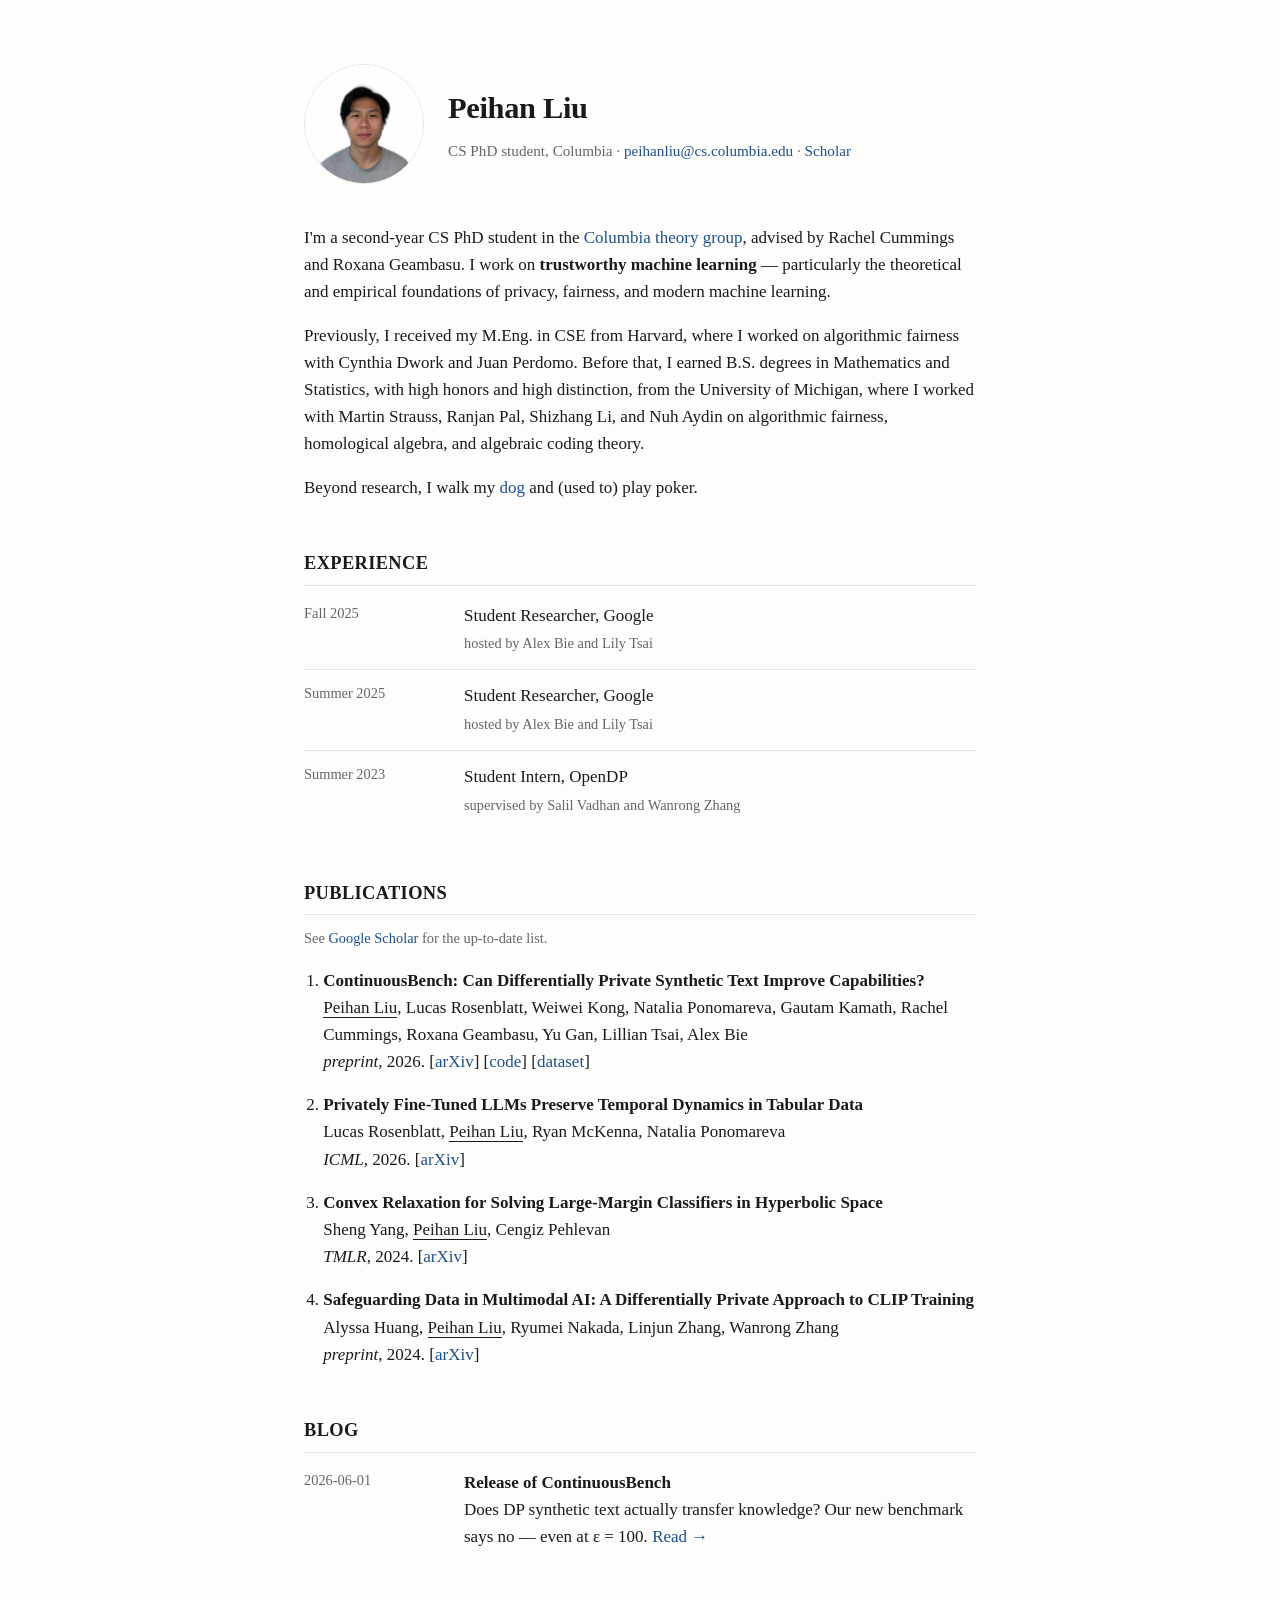
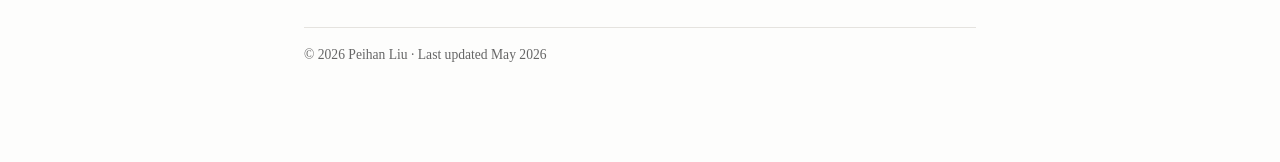
==== index.html @ e217bd98 "cb edits" ====
<!DOCTYPE html>
<html lang="en">
<head>
  <meta charset="UTF-8" />
  <meta name="viewport" content="width=device-width, initial-scale=1.0" />
  <title>Peihan Liu</title>
  <meta name="description" content="Peihan Liu — CS PhD student at Columbia. Trustworthy machine learning: privacy, fairness, and ML." />
  <link rel="stylesheet" href="styles.css" />
</head>
<body>
  <main>

    <header>
      <img class="headshot" src="assets/me.jpg" alt="Peihan Liu"
           onerror="this.onerror=null;this.src='assets/me.svg';" />
      <div>
        <h1>Peihan Liu</h1>
        <p class="tagline">
          CS PhD student, Columbia ·
          <a href="mailto:peihanliu@cs.columbia.edu">peihanliu@cs.columbia.edu</a> ·
          <a href="https://scholar.google.com/citations?user=6rFSRd4AAAAJ">Scholar</a> 
          <!-- · <a href="https://www.linkedin.com/in/ph-liu/">LinkedIn</a> -->
        </p>
      </div>
    </header>

    <section id="bio">
      <p>
        I'm a second-year CS PhD student in the
        <a href="https://theory.cs.columbia.edu/">Columbia theory group</a>,
        advised by Rachel Cummings and Roxana Geambasu. I work on
        <strong>trustworthy machine learning</strong> — particularly the theoretical and empirical foundations of privacy, fairness, and modern machine learning.
      </p>
      <p>
        Previously, I received my M.Eng. in CSE from Harvard, where I worked on
        algorithmic fairness with Cynthia Dwork and Juan Perdomo. Before that, I earned
        B.S. degrees in Mathematics and Statistics, with high honors and high
        distinction, from the University of Michigan, where I worked with
        Martin Strauss, Ranjan Pal, Shizhang Li, and Nuh Aydin on
        algorithmic fairness, homological algebra, and algebraic coding theory.
      </p>
      <p>
        Beyond research, I walk my <a href="sake.html">dog</a> and (used to) play poker.
      </p>
    </section>

    <section id="experience">
      <h2>Experience</h2>
      <ul class="entries">
        <li>
          <span class="when">Fall 2025</span>
          <div>
            Student Researcher, Google<br />
            <span class="advisor">hosted by Alex Bie and Lily Tsai</span>
          </div>
        </li>
        <li>
          <span class="when">Summer 2025</span>
          <div>
            Student Researcher, Google<br />
            <span class="advisor">hosted by Alex Bie and Lily Tsai</span>
          </div>
        </li>
        <li>
          <span class="when">Summer 2023</span>
          <div>
            Student Intern, OpenDP<br />
            <span class="advisor">supervised by Salil Vadhan and Wanrong Zhang</span>
          </div>
        </li>
      </ul>
    </section>

    <section id="publications">
      <h2>Publications</h2>
      <p class="hint">
        See <a href="https://scholar.google.com/citations?user=6rFSRd4AAAAJ">Google Scholar</a>
        for the up-to-date list.
      </p>
      <ol class="pubs">
        <li>
          <strong>ContinuousBench: Can Differentially Private Synthetic Text Improve Capabilities?</strong><br />
          <u>Peihan Liu</u>, Lucas Rosenblatt, Weiwei Kong, Natalia Ponomareva, Gautam Kamath, Rachel Cummings, Roxana Geambasu, Yu Gan, Lillian Tsai, Alex Bie<br />
          <em>preprint</em>, 2026.
          [<a href="#">arXiv</a>] [<a href="https://github.com/plau666/ContinuousBenchEval">code</a>] [<a href="https://huggingface.co/ContinuousBench">dataset</a>]
        </li>
        <!-- <li>
          <strong>Behavior Cloning is Not All You Need: The Optimality of On-Policy Distillation for Noisy Expert Feedback</strong><br />
          Ved Sriraman, <u>Peihan Liu</u>, Daniel Hsu, Adam Block<br />
          <em>preprint</em>, 2026.
          [<a href="#">arXiv</a>] [<a href="#">code</a>]
        </li>
        <li>
          <strong>Adaptive Target-Charging with Privacy Filters and Individual Accounting</strong><br />
          <u>Peihan Liu</u>, Alison Caulfield, Mark Chen, Rachel Cummings, Roxana Geambasu, Mathias Lécuyer, Pierre Tholoniat<br />
          <em>preprint</em>, 2026.
          [<a href="#">arXiv</a>] [<a href="#">code</a>]
        </li> -->
        <li>
          <strong>Privately Fine-Tuned LLMs Preserve Temporal Dynamics in Tabular Data</strong><br />
          Lucas Rosenblatt, <u>Peihan Liu</u>, Ryan McKenna, Natalia Ponomareva<br />
          <em>ICML</em>, 2026.
          [<a href="https://arxiv.org/pdf/2602.02766">arXiv</a>]
        </li>
        <li>
          <strong>Convex Relaxation for Solving Large-Margin Classifiers in Hyperbolic Space</strong><br />
          Sheng Yang, <u>Peihan Liu</u>, Cengiz Pehlevan<br />
          <em>TMLR</em>, 2024.
          [<a href="https://arxiv.org/abs/2405.17198">arXiv</a>]
        </li>
        <li>
          <strong>Safeguarding Data in Multimodal AI: A Differentially Private Approach to CLIP Training</strong><br />
          Alyssa Huang, <u>Peihan Liu</u>, Ryumei Nakada, Linjun Zhang, Wanrong Zhang<br />
          <em>preprint</em>, 2024.
          [<a href="https://arxiv.org/pdf/2306.08173">arXiv</a>]
        </li>
      </ol>
    </section>

    <section id="blog">
      <h2>Blog</h2>
      <ul class="posts">
        <li>
          <span class="when">2026-06-01</span>
          <div>
            <strong>Release of ContinuousBench</strong><br />
            Does DP synthetic text actually transfer knowledge? Our new benchmark says no — even at ε = 100.
            <a href="posts/continuousbench.html">Read &rarr;</a>
          </div>
        </li>
        <!-- <li>
          <span class="when">Coming soon</span>
          <div>
            <strong>Placeholder — a draft post title.</strong><br />
            One-line summary of what the post is about.
          </div>
        </li> -->
      </ul>
    </section>

    <footer>
      <p>
        &copy; <span id="year">2026</span> Peihan Liu ·
        Last updated <time datetime="2026-05-15">May 2026</time>
      </p>
    </footer>

  </main>
  <script>
    document.getElementById('year').textContent = new Date().getFullYear();
  </script>
  <script data-goatcounter="https://peihanliu.goatcounter.com/count"
          async src="//gc.zgo.at/count.js"></script>
</body>
</html>
---- styles.css ----
:root {
  --fg: #1a1a1a;
  --muted: #666;
  --bg: #fdfdfc;
  --accent: #1e4f8b;
  --accent-soft: #b9d9eb;
  --rule: #e5e3df;
  --max-width: 720px;
}

@media (prefers-color-scheme: dark) {
  :root {
    --fg: #e8e6e3;
    --muted: #9a9690;
    --bg: #121211;
    --accent: #9bcbeb;
    --accent-soft: #2a4a6b;
    --rule: #2a2826;
  }
}

* { box-sizing: border-box; }

html { -webkit-text-size-adjust: 100%; }

body {
  margin: 0;
  background: var(--bg);
  color: var(--fg);
  font-family: "Charter", "Iowan Old Style", "Source Serif Pro",
               Cambria, Georgia, serif;
  font-size: 17px;
  line-height: 1.6;
  -webkit-font-smoothing: antialiased;
}

main {
  max-width: var(--max-width);
  margin: 0 auto;
  padding: 4rem 1.5rem 6rem;
}

header {
  margin-bottom: 2.5rem;
  display: grid;
  grid-template-columns: 120px 1fr;
  gap: 1.5rem;
  align-items: center;
}

.headshot {
  width: 120px;
  height: 120px;
  border-radius: 50%;
  object-fit: cover;
  background: var(--accent-soft);
  border: 1px solid var(--rule);
}

h1 {
  font-size: 1.9rem;
  margin: 0 0 0.4rem;
  letter-spacing: -0.01em;
}

.tagline {
  color: var(--muted);
  margin: 0;
  font-size: 0.95rem;
}

h2 {
  font-size: 1.15rem;
  font-weight: 600;
  margin: 3rem 0 1rem;
  padding-bottom: 0.4rem;
  border-bottom: 1px solid var(--rule);
  letter-spacing: 0.02em;
  text-transform: uppercase;
}

a {
  color: var(--accent);
  text-decoration: none;
  border-bottom: 1px solid transparent;
  transition: border-color 0.15s;
}

a:hover { border-bottom-color: var(--accent); }

p { margin: 0 0 1rem; }

strong { font-weight: 600; }

section { margin-bottom: 1.5rem; }

.entries,
.posts {
  list-style: none;
  padding: 0;
  margin: 0;
}

.entries > li,
.posts > li {
  display: grid;
  grid-template-columns: 9rem 1fr;
  gap: 1rem;
  padding: 0.8rem 0;
  border-top: 1px solid var(--rule);
}

.entries > li:first-child,
.posts > li:first-child {
  border-top: none;
  padding-top: 0;
}

.when {
  color: var(--muted);
  font-size: 0.9rem;
  font-variant-numeric: tabular-nums;
}

.advisor {
  color: var(--muted);
  font-size: 0.9rem;
}

figure {
  margin: 1.5rem 0;
}

figure img {
  width: 100%;
  height: auto;
  border-radius: 6px;
  border: 1px solid var(--rule);
  display: block;
}

figcaption {
  color: var(--muted);
  font-size: 0.85rem;
  margin-top: 0.5rem;
  text-align: center;
}

.gallery {
  display: grid;
  grid-template-columns: 1fr 1fr;
  gap: 1rem;
  margin: 1.5rem 0;
}

.gallery figure { margin: 0; }

@media (max-width: 560px) {
  .gallery { grid-template-columns: 1fr; }
}

.pubs {
  padding-left: 1.2rem;
  margin: 0;
}

.pubs > li {
  margin-bottom: 1rem;
}

.pubs u {
  text-decoration: none;
  border-bottom: 1px solid var(--fg);
}

.hint {
  color: var(--muted);
  font-size: 0.9rem;
  margin-top: -0.25rem;
}

footer {
  margin-top: 4rem;
  padding-top: 1rem;
  border-top: 1px solid var(--rule);
  color: var(--muted);
  font-size: 0.85rem;
}

footer p { margin: 0; }

@media (max-width: 560px) {
  main { padding: 2.5rem 1.2rem 4rem; }
  h1 { font-size: 1.6rem; }
  header {
    grid-template-columns: 1fr;
    gap: 1rem;
    text-align: left;
  }
  .headshot { width: 96px; height: 96px; }
  .entries > li,
  .posts > li {
    grid-template-columns: 1fr;
    gap: 0.2rem;
  }
  .when { font-size: 0.82rem; }
}
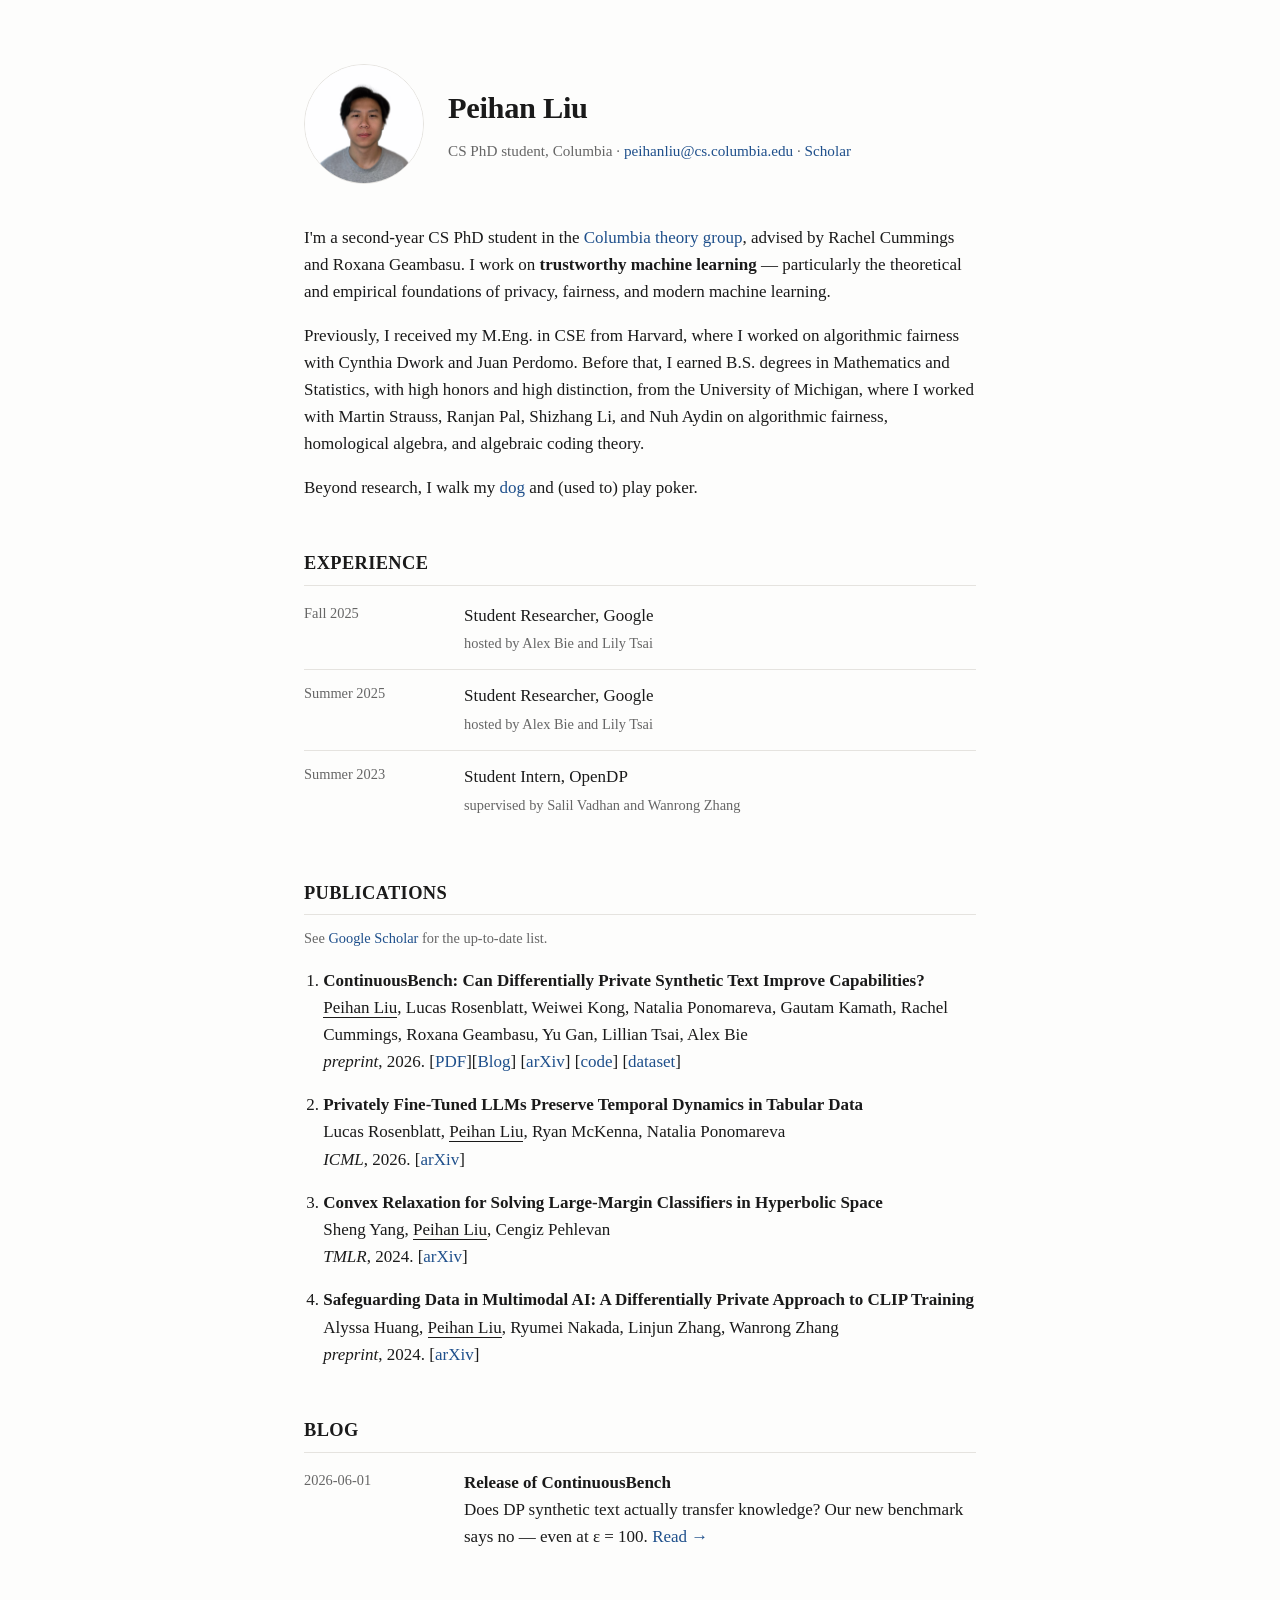
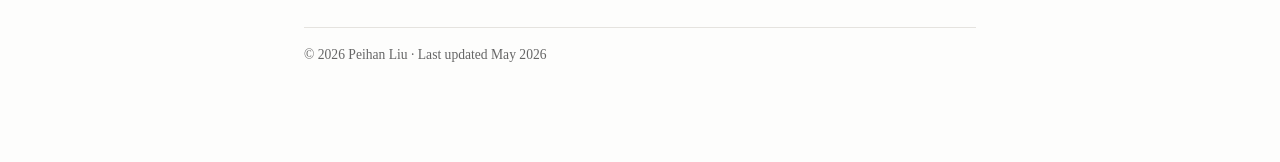
==== commit 3ad2fc83: "cb paper" ====
--- a/index.html
+++ b/index.html
@@ -6,6 +6,30 @@
   <title>Peihan Liu</title>
   <meta name="description" content="Peihan Liu — CS PhD student at Columbia. Trustworthy machine learning: privacy, fairness, and ML." />
   <link rel="stylesheet" href="styles.css" />
+  <script type="application/ld+json">
+  {
+    "@context": "https://schema.org",
+    "@type": "Person",
+    "name": "Peihan Liu",
+    "alternateName": "Peihan (Paul) Liu",
+    "url": "https://peihanliu.com",
+    "image": "https://peihanliu.com/assets/me.jpg",
+    "jobTitle": "PhD Student",
+    "affiliation": {
+      "@type": "CollegeOrUniversity",
+      "name": "Columbia University"
+    },
+    "alumniOf": [
+      { "@type": "CollegeOrUniversity", "name": "Harvard University" },
+      { "@type": "CollegeOrUniversity", "name": "University of Michigan" }
+    ],
+    "sameAs": [
+      "https://scholar.google.com/citations?user=6rFSRd4AAAAJ",
+      "https://www.linkedin.com/in/ph-liu/",
+      "https://github.com/plau666"
+    ]
+  }
+  </script>
 </head>
 <body>
   <main>
@@ -82,7 +106,7 @@
           <strong>ContinuousBench: Can Differentially Private Synthetic Text Improve Capabilities?</strong><br />
           <u>Peihan Liu</u>, Lucas Rosenblatt, Weiwei Kong, Natalia Ponomareva, Gautam Kamath, Rachel Cummings, Roxana Geambasu, Yu Gan, Lillian Tsai, Alex Bie<br />
           <em>preprint</em>, 2026.
-          [<a href="#">arXiv</a>] [<a href="https://github.com/plau666/ContinuousBenchEval">code</a>] [<a href="https://huggingface.co/ContinuousBench">dataset</a>]
+          [<a href="assets/papers/Continuousbench_arxiv.pdf">PDF</a>][<a href="posts/continuousbench.html">Blog</a>] [<a href="#">arXiv</a>] [<a href="https://github.com/plau666/ContinuousBenchEval">code</a>] [<a href="https://huggingface.co/ContinuousBench">dataset</a>]
         </li>
         <!-- <li>
           <strong>Behavior Cloning is Not All You Need: The Optimality of On-Policy Distillation for Noisy Expert Feedback</strong><br />
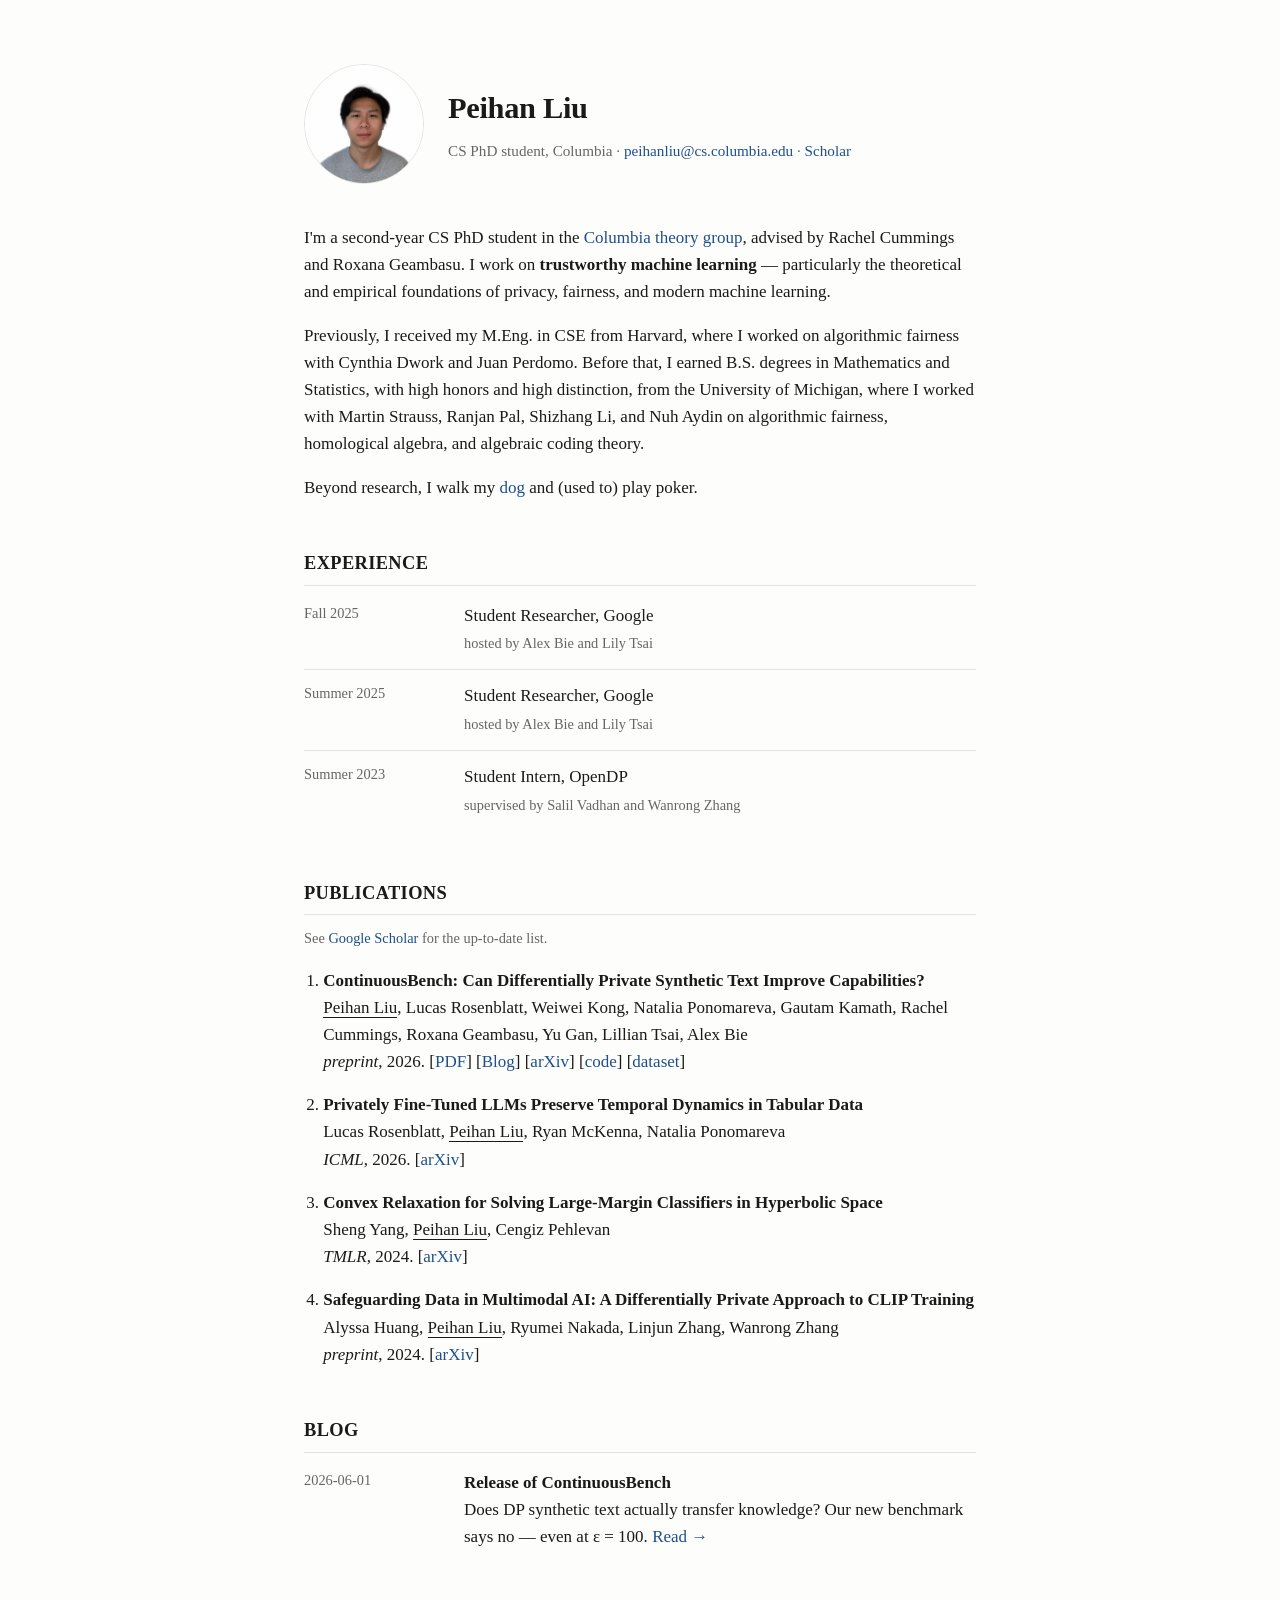
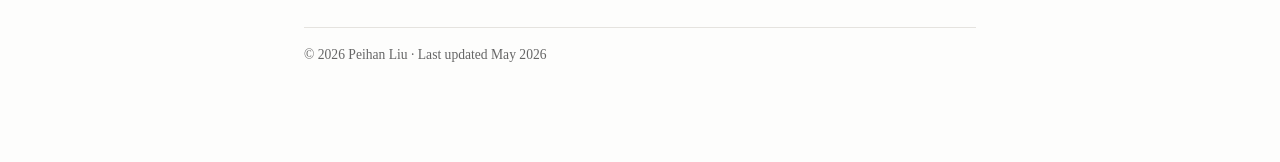
==== commit ec94ab11: "cb paper" ====
--- a/index.html
+++ b/index.html
@@ -106,7 +106,7 @@
           <strong>ContinuousBench: Can Differentially Private Synthetic Text Improve Capabilities?</strong><br />
           <u>Peihan Liu</u>, Lucas Rosenblatt, Weiwei Kong, Natalia Ponomareva, Gautam Kamath, Rachel Cummings, Roxana Geambasu, Yu Gan, Lillian Tsai, Alex Bie<br />
           <em>preprint</em>, 2026.
-          [<a href="assets/papers/Continuousbench_arxiv.pdf">PDF</a>][<a href="posts/continuousbench.html">Blog</a>] [<a href="#">arXiv</a>] [<a href="https://github.com/plau666/ContinuousBenchEval">code</a>] [<a href="https://huggingface.co/ContinuousBench">dataset</a>]
+          [<a href="assets/papers/Continuousbench_arxiv.pdf">PDF</a>] [<a href="posts/continuousbench.html">Blog</a>] [<a href="#">arXiv</a>] [<a href="https://github.com/plau666/ContinuousBenchEval">code</a>] [<a href="https://huggingface.co/ContinuousBench">dataset</a>]
         </li>
         <!-- <li>
           <strong>Behavior Cloning is Not All You Need: The Optimality of On-Policy Distillation for Noisy Expert Feedback</strong><br />
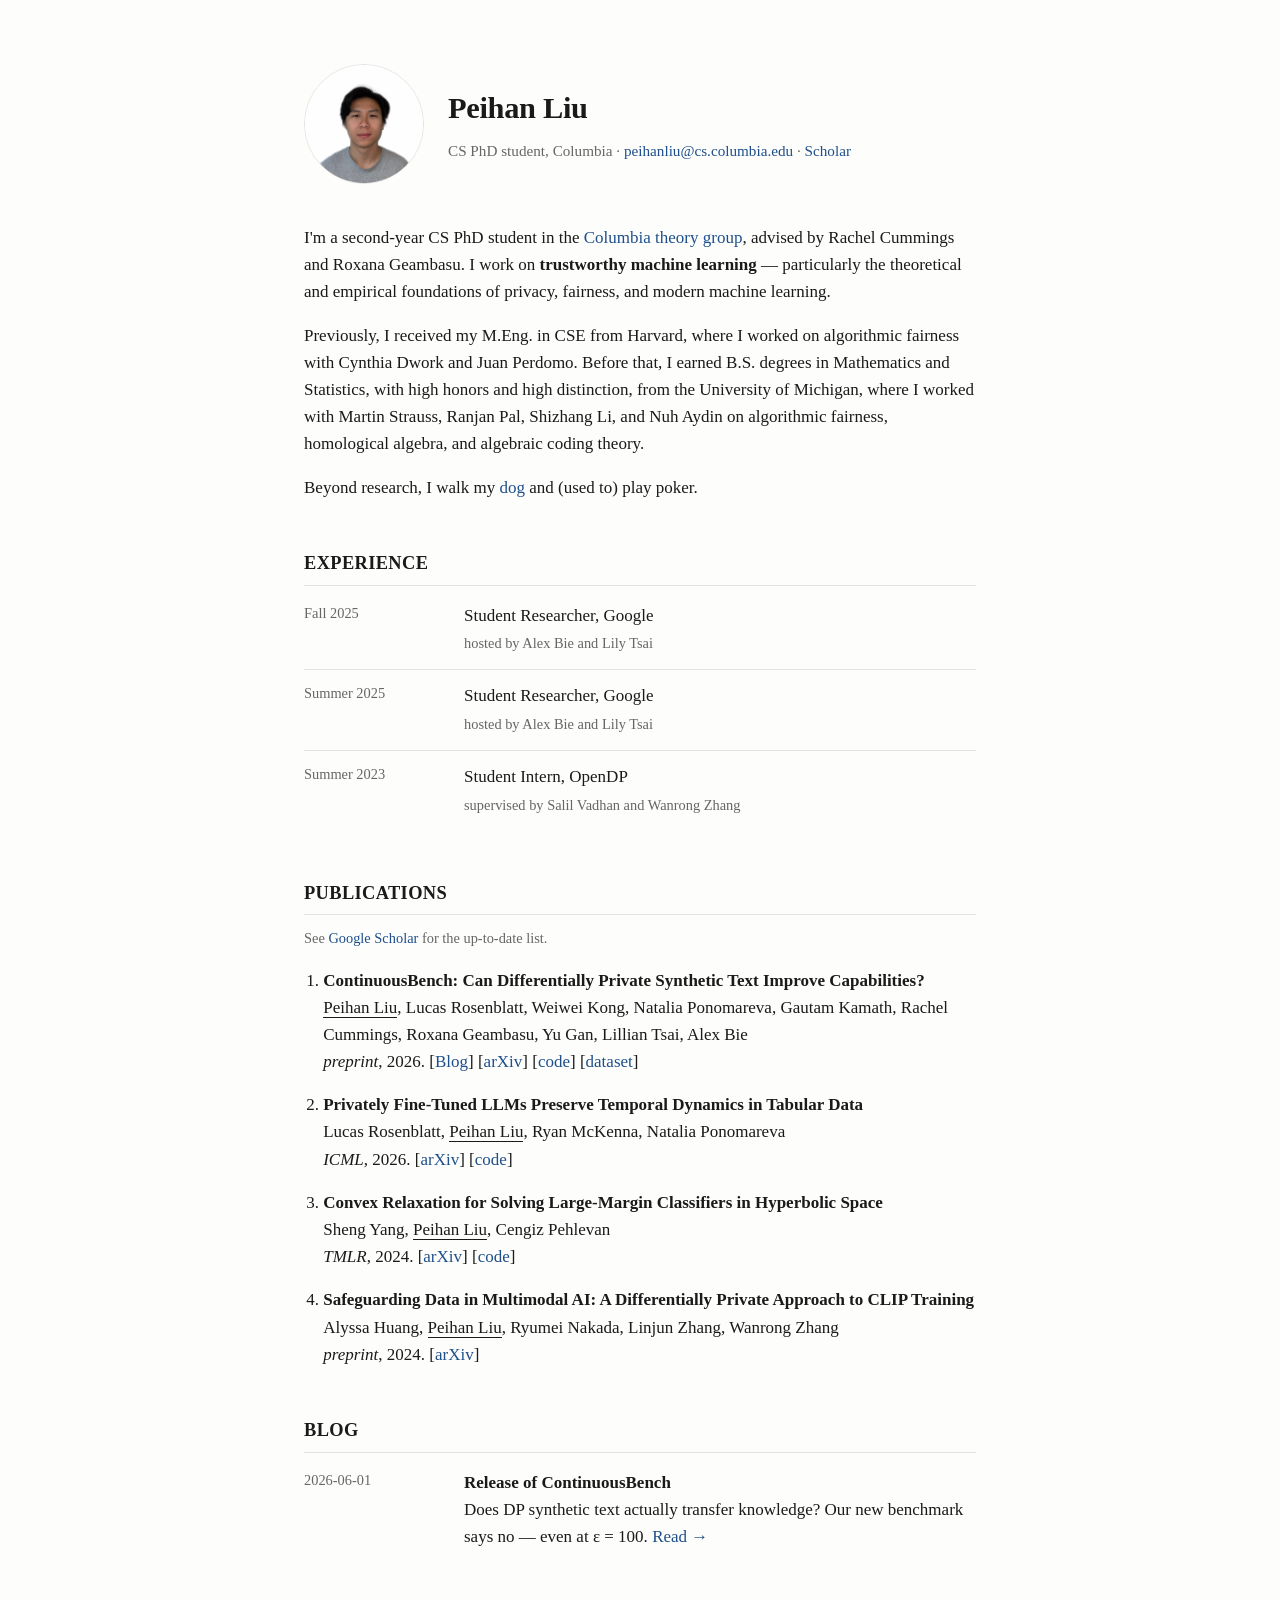
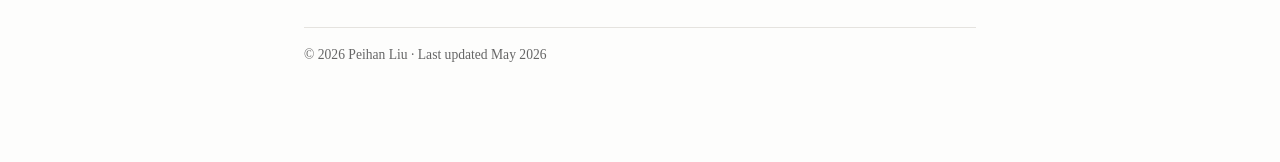
==== commit 6b0d3a78: "arxiv cb" ====
--- a/index.html
+++ b/index.html
@@ -106,7 +106,7 @@
           <strong>ContinuousBench: Can Differentially Private Synthetic Text Improve Capabilities?</strong><br />
           <u>Peihan Liu</u>, Lucas Rosenblatt, Weiwei Kong, Natalia Ponomareva, Gautam Kamath, Rachel Cummings, Roxana Geambasu, Yu Gan, Lillian Tsai, Alex Bie<br />
           <em>preprint</em>, 2026.
-          [<a href="assets/papers/Continuousbench_arxiv.pdf">PDF</a>] [<a href="posts/continuousbench.html">Blog</a>] [<a href="#">arXiv</a>] [<a href="https://github.com/plau666/ContinuousBenchEval">code</a>] [<a href="https://huggingface.co/ContinuousBench">dataset</a>]
+          [<a href="posts/continuousbench.html">Blog</a>] [<a href="https://arxiv.org/abs/2606.01849">arXiv</a>] [<a href="https://github.com/plau666/ContinuousBenchEval">code</a>] [<a href="https://huggingface.co/ContinuousBench">dataset</a>]
         </li>
         <!-- <li>
           <strong>Behavior Cloning is Not All You Need: The Optimality of On-Policy Distillation for Noisy Expert Feedback</strong><br />
@@ -124,13 +124,13 @@
           <strong>Privately Fine-Tuned LLMs Preserve Temporal Dynamics in Tabular Data</strong><br />
           Lucas Rosenblatt, <u>Peihan Liu</u>, Ryan McKenna, Natalia Ponomareva<br />
           <em>ICML</em>, 2026.
-          [<a href="https://arxiv.org/pdf/2602.02766">arXiv</a>]
+          [<a href="https://arxiv.org/pdf/2602.02766">arXiv</a>] [<a href="#">code</a>]
         </li>
         <li>
           <strong>Convex Relaxation for Solving Large-Margin Classifiers in Hyperbolic Space</strong><br />
           Sheng Yang, <u>Peihan Liu</u>, Cengiz Pehlevan<br />
           <em>TMLR</em>, 2024.
-          [<a href="https://arxiv.org/abs/2405.17198">arXiv</a>]
+          [<a href="https://arxiv.org/abs/2405.17198">arXiv</a>] [<a href="https://github.com/yangshengaa/hsvm-relax">code</a>]
         </li>
         <li>
           <strong>Safeguarding Data in Multimodal AI: A Differentially Private Approach to CLIP Training</strong><br />
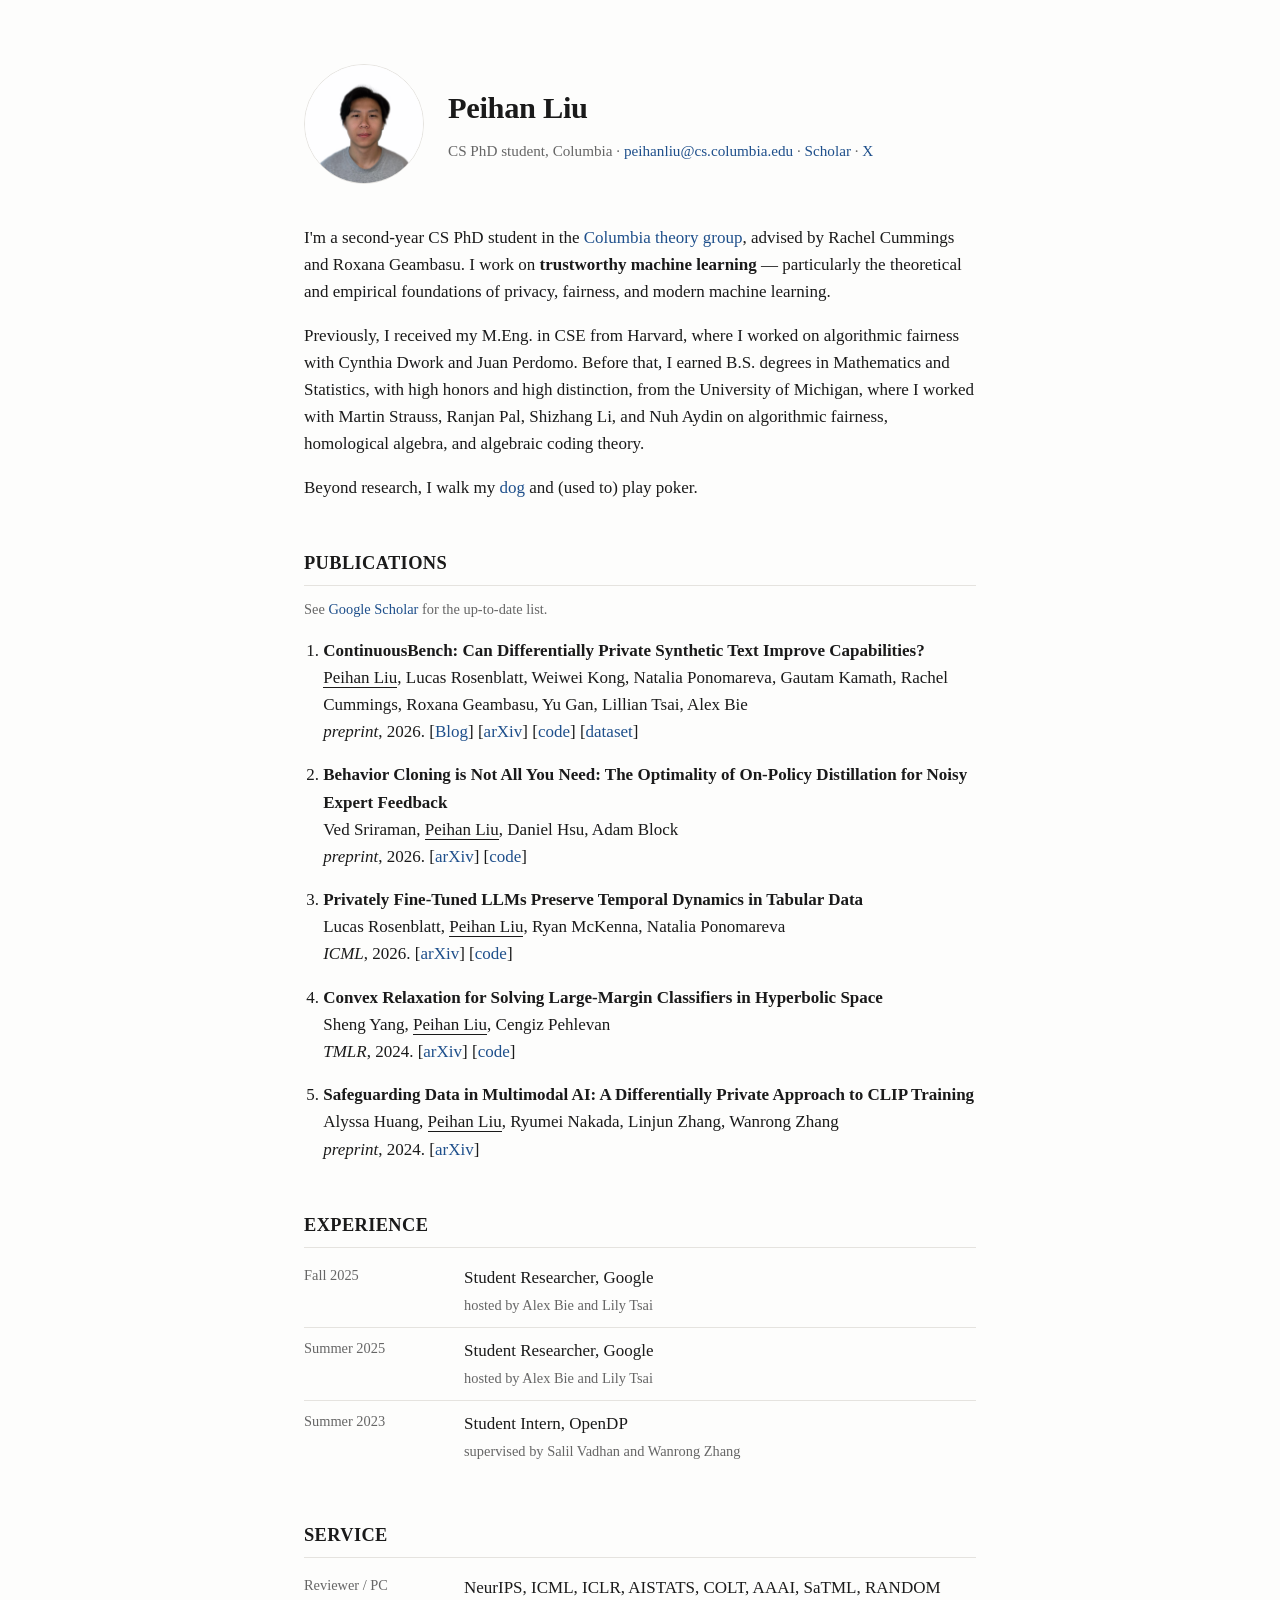
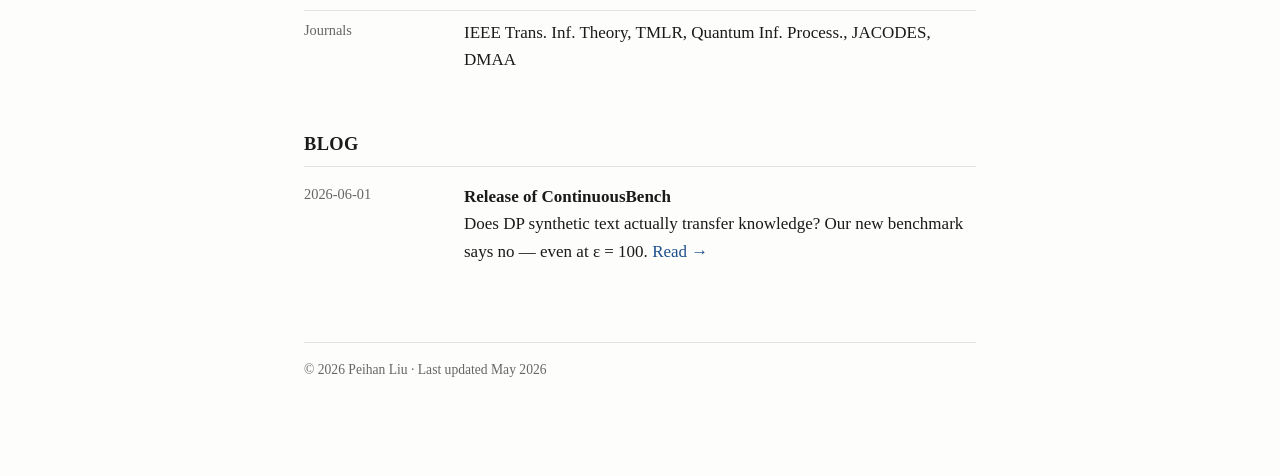
==== commit 9376e022: "update" ====
--- a/index.html
+++ b/index.html
@@ -26,7 +26,8 @@
     "sameAs": [
       "https://scholar.google.com/citations?user=6rFSRd4AAAAJ",
       "https://www.linkedin.com/in/ph-liu/",
-      "https://github.com/plau666"
+      "https://github.com/plau666",
+      "https://x.com/_peihanliu"
     ]
   }
   </script>
@@ -42,7 +43,8 @@
         <p class="tagline">
           CS PhD student, Columbia ·
           <a href="mailto:peihanliu@cs.columbia.edu">peihanliu@cs.columbia.edu</a> ·
-          <a href="https://scholar.google.com/citations?user=6rFSRd4AAAAJ">Scholar</a> 
+          <a href="https://scholar.google.com/citations?user=6rFSRd4AAAAJ">Scholar</a> ·
+          <a href="https://x.com/_peihanliu">X</a>
           <!-- · <a href="https://www.linkedin.com/in/ph-liu/">LinkedIn</a> -->
         </p>
       </div>
@@ -66,6 +68,52 @@
       <p>
         Beyond research, I walk my <a href="sake.html">dog</a> and (used to) play poker.
       </p>
+    </section>
+
+    <section id="publications">
+      <h2>Publications</h2>
+      <p class="hint">
+        See <a href="https://scholar.google.com/citations?user=6rFSRd4AAAAJ">Google Scholar</a>
+        for the up-to-date list.
+      </p>
+      <ol class="pubs">
+        <li>
+          <strong>ContinuousBench: Can Differentially Private Synthetic Text Improve Capabilities?</strong><br />
+          <u>Peihan Liu</u>, Lucas Rosenblatt, Weiwei Kong, Natalia Ponomareva, Gautam Kamath, Rachel Cummings, Roxana Geambasu, Yu Gan, Lillian Tsai, Alex Bie<br />
+          <em>preprint</em>, 2026.
+          [<a href="posts/continuousbench.html">Blog</a>] [<a href="https://arxiv.org/abs/2606.01849">arXiv</a>] [<a href="https://github.com/plau666/ContinuousBenchEval">code</a>] [<a href="https://huggingface.co/ContinuousBench">dataset</a>]
+        </li>
+        <li>
+          <strong>Behavior Cloning is Not All You Need: The Optimality of On-Policy Distillation for Noisy Expert Feedback</strong><br />
+          Ved Sriraman, <u>Peihan Liu</u>, Daniel Hsu, Adam Block<br />
+          <em>preprint</em>, 2026.
+          [<a href="https://arxiv.org/abs/2606.30923">arXiv</a>] [<a href="https://github.com/plau666/NAIL">code</a>]
+        </li>
+        <!-- <li>
+          <strong>Adaptive Target-Charging with Privacy Filters and Individual Accounting</strong><br />
+          <u>Peihan Liu</u>, Alison Caulfield, Mark Chen, Rachel Cummings, Roxana Geambasu, Mathias Lécuyer, Pierre Tholoniat<br />
+          <em>preprint</em>, 2026.
+          [<a href="#">arXiv</a>] [<a href="#">code</a>]
+        </li> -->
+        <li>
+          <strong>Privately Fine-Tuned LLMs Preserve Temporal Dynamics in Tabular Data</strong><br />
+          Lucas Rosenblatt, <u>Peihan Liu</u>, Ryan McKenna, Natalia Ponomareva<br />
+          <em>ICML</em>, 2026.
+          [<a href="https://arxiv.org/pdf/2602.02766">arXiv</a>] [<a href="#">code</a>]
+        </li>
+        <li>
+          <strong>Convex Relaxation for Solving Large-Margin Classifiers in Hyperbolic Space</strong><br />
+          Sheng Yang, <u>Peihan Liu</u>, Cengiz Pehlevan<br />
+          <em>TMLR</em>, 2024.
+          [<a href="https://arxiv.org/abs/2405.17198">arXiv</a>] [<a href="https://github.com/yangshengaa/hsvm-relax">code</a>]
+        </li>
+        <li>
+          <strong>Safeguarding Data in Multimodal AI: A Differentially Private Approach to CLIP Training</strong><br />
+          Alyssa Huang, <u>Peihan Liu</u>, Ryumei Nakada, Linjun Zhang, Wanrong Zhang<br />
+          <em>preprint</em>, 2024.
+          [<a href="https://arxiv.org/pdf/2306.08173">arXiv</a>]
+        </li>
+      </ol>
     </section>
 
     <section id="experience">
@@ -95,50 +143,18 @@
       </ul>
     </section>
 
-    <section id="publications">
-      <h2>Publications</h2>
-      <p class="hint">
-        See <a href="https://scholar.google.com/citations?user=6rFSRd4AAAAJ">Google Scholar</a>
-        for the up-to-date list.
-      </p>
-      <ol class="pubs">
+    <section id="service">
+      <h2>Service</h2>
+      <ul class="entries">
         <li>
-          <strong>ContinuousBench: Can Differentially Private Synthetic Text Improve Capabilities?</strong><br />
-          <u>Peihan Liu</u>, Lucas Rosenblatt, Weiwei Kong, Natalia Ponomareva, Gautam Kamath, Rachel Cummings, Roxana Geambasu, Yu Gan, Lillian Tsai, Alex Bie<br />
-          <em>preprint</em>, 2026.
-          [<a href="posts/continuousbench.html">Blog</a>] [<a href="https://arxiv.org/abs/2606.01849">arXiv</a>] [<a href="https://github.com/plau666/ContinuousBenchEval">code</a>] [<a href="https://huggingface.co/ContinuousBench">dataset</a>]
-        </li>
-        <!-- <li>
-          <strong>Behavior Cloning is Not All You Need: The Optimality of On-Policy Distillation for Noisy Expert Feedback</strong><br />
-          Ved Sriraman, <u>Peihan Liu</u>, Daniel Hsu, Adam Block<br />
-          <em>preprint</em>, 2026.
-          [<a href="#">arXiv</a>] [<a href="#">code</a>]
+          <span class="when">Reviewer / PC</span>
+          <div>NeurIPS, ICML, ICLR, AISTATS, COLT, AAAI, SaTML, RANDOM</div>
         </li>
         <li>
-          <strong>Adaptive Target-Charging with Privacy Filters and Individual Accounting</strong><br />
-          <u>Peihan Liu</u>, Alison Caulfield, Mark Chen, Rachel Cummings, Roxana Geambasu, Mathias Lécuyer, Pierre Tholoniat<br />
-          <em>preprint</em>, 2026.
-          [<a href="#">arXiv</a>] [<a href="#">code</a>]
-        </li> -->
-        <li>
-          <strong>Privately Fine-Tuned LLMs Preserve Temporal Dynamics in Tabular Data</strong><br />
-          Lucas Rosenblatt, <u>Peihan Liu</u>, Ryan McKenna, Natalia Ponomareva<br />
-          <em>ICML</em>, 2026.
-          [<a href="https://arxiv.org/pdf/2602.02766">arXiv</a>] [<a href="#">code</a>]
+          <span class="when">Journals</span>
+          <div>IEEE Trans. Inf. Theory, TMLR, Quantum Inf. Process., JACODES, DMAA</div>
         </li>
-        <li>
-          <strong>Convex Relaxation for Solving Large-Margin Classifiers in Hyperbolic Space</strong><br />
-          Sheng Yang, <u>Peihan Liu</u>, Cengiz Pehlevan<br />
-          <em>TMLR</em>, 2024.
-          [<a href="https://arxiv.org/abs/2405.17198">arXiv</a>] [<a href="https://github.com/yangshengaa/hsvm-relax">code</a>]
-        </li>
-        <li>
-          <strong>Safeguarding Data in Multimodal AI: A Differentially Private Approach to CLIP Training</strong><br />
-          Alyssa Huang, <u>Peihan Liu</u>, Ryumei Nakada, Linjun Zhang, Wanrong Zhang<br />
-          <em>preprint</em>, 2024.
-          [<a href="https://arxiv.org/pdf/2306.08173">arXiv</a>]
-        </li>
-      </ol>
+      </ul>
     </section>
 
     <section id="blog">
--- a/styles.css
+++ b/styles.css
@@ -108,6 +108,10 @@
   gap: 1rem;
   padding: 0.8rem 0;
   border-top: 1px solid var(--rule);
+}
+
+.entries > li {
+  padding: 0.55rem 0;
 }
 
 .entries > li:first-child,
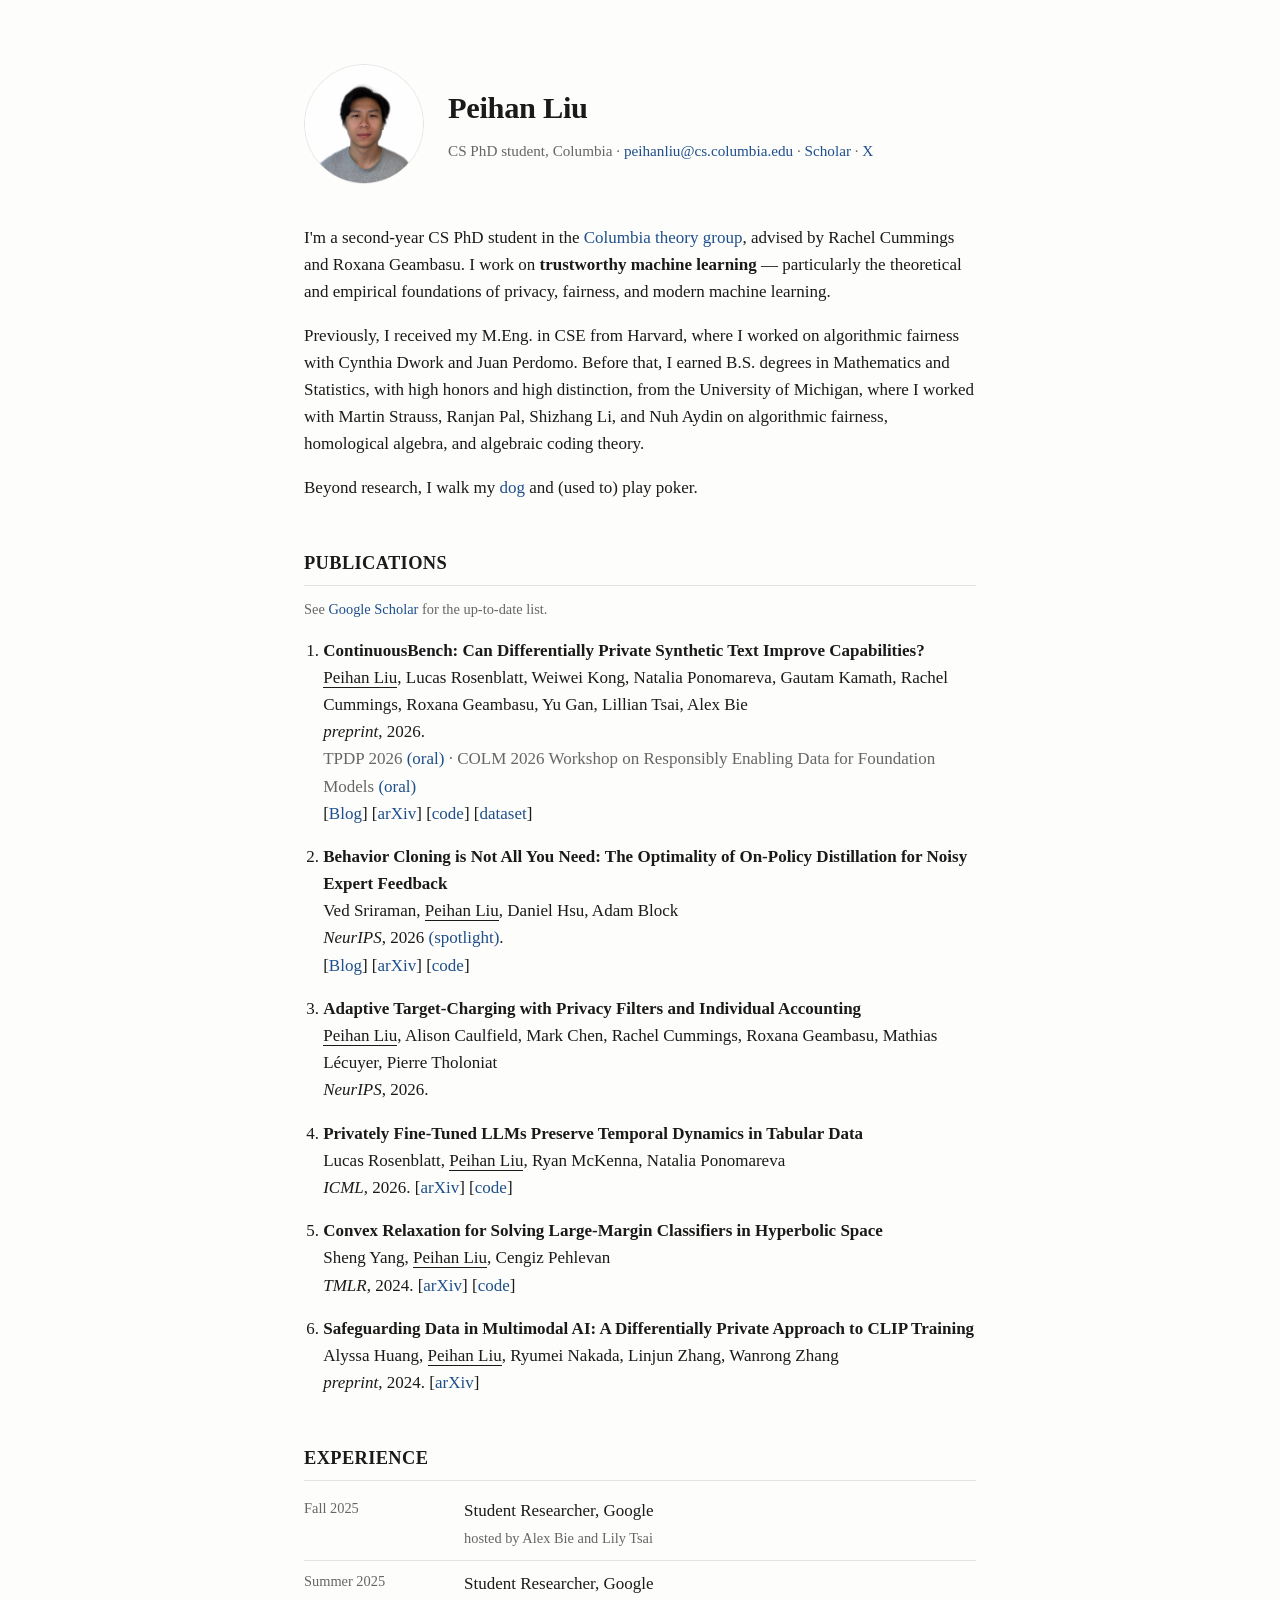
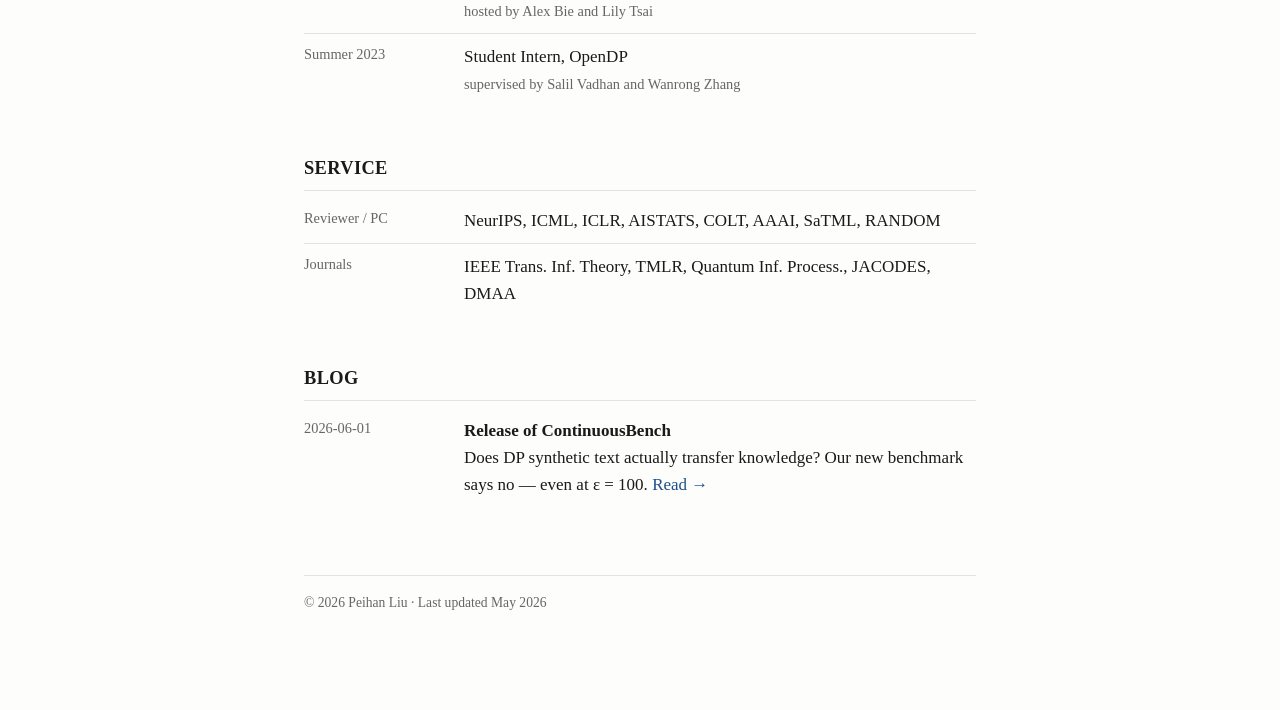
==== commit ec181743: "update" ====
--- a/index.html
+++ b/index.html
@@ -77,24 +77,32 @@
         for the up-to-date list.
       </p>
       <ol class="pubs">
+        <!-- <li>
+          <strong>A Natively Differentially Private Foundation Model from Noisy Chebyshev Moments</strong><br />
+          Lucas Rosenblatt, <u>Peihan Liu</u> <br />
+          <em>preprint</em>, 2026.<br />
+          <span class="also">TPDP 2026 <span class="tag">(oral)</span> &middot; COLM 2026 Workshop on Responsibly Enabling Data for Foundation Models <span class="tag">(oral)</span></span><br />
+          [<a href="posts/continuousbench.html">Blog</a>] [<a href="https://arxiv.org/abs/2606.01849">arXiv</a>] [<a href="https://github.com/plau666/ContinuousBenchEval">code</a>] [<a href="https://huggingface.co/ContinuousBench">dataset</a>]
+        </li> -->
         <li>
           <strong>ContinuousBench: Can Differentially Private Synthetic Text Improve Capabilities?</strong><br />
           <u>Peihan Liu</u>, Lucas Rosenblatt, Weiwei Kong, Natalia Ponomareva, Gautam Kamath, Rachel Cummings, Roxana Geambasu, Yu Gan, Lillian Tsai, Alex Bie<br />
-          <em>preprint</em>, 2026.
+          <em>preprint</em>, 2026.<br />
+          <span class="also">TPDP 2026 <span class="tag">(oral)</span> &middot; COLM 2026 Workshop on Responsibly Enabling Data for Foundation Models <span class="tag">(oral)</span></span><br />
           [<a href="posts/continuousbench.html">Blog</a>] [<a href="https://arxiv.org/abs/2606.01849">arXiv</a>] [<a href="https://github.com/plau666/ContinuousBenchEval">code</a>] [<a href="https://huggingface.co/ContinuousBench">dataset</a>]
         </li>
         <li>
           <strong>Behavior Cloning is Not All You Need: The Optimality of On-Policy Distillation for Noisy Expert Feedback</strong><br />
           Ved Sriraman, <u>Peihan Liu</u>, Daniel Hsu, Adam Block<br />
-          <em>preprint</em>, 2026.
-          [<a href="https://arxiv.org/abs/2606.30923">arXiv</a>] [<a href="https://github.com/plau666/NAIL">code</a>]
-        </li>
-        <!-- <li>
+          <em>NeurIPS</em>, 2026 <span class="tag">(spotlight)</span>.<br />
+          [<a href="https://x.com/adam_block66985/status/2072336805958123733">Blog</a>] [<a href="https://arxiv.org/abs/2606.30923">arXiv</a>] [<a href="https://github.com/plau666/NAIL">code</a>]
+        </li>
+        <li>
           <strong>Adaptive Target-Charging with Privacy Filters and Individual Accounting</strong><br />
           <u>Peihan Liu</u>, Alison Caulfield, Mark Chen, Rachel Cummings, Roxana Geambasu, Mathias Lécuyer, Pierre Tholoniat<br />
-          <em>preprint</em>, 2026.
-          [<a href="#">arXiv</a>] [<a href="#">code</a>]
-        </li> -->
+          <em>NeurIPS</em>, 2026.
+          <!-- [<a href="#">arXiv</a>] [<a href="#">code</a>] -->
+        </li>
         <li>
           <strong>Privately Fine-Tuned LLMs Preserve Temporal Dynamics in Tabular Data</strong><br />
           Lucas Rosenblatt, <u>Peihan Liu</u>, Ryan McKenna, Natalia Ponomareva<br />
--- a/styles.css
+++ b/styles.css
@@ -170,6 +170,14 @@
 
 .pubs > li {
   margin-bottom: 1rem;
+}
+
+.pubs .tag {
+  color: var(--accent);
+}
+
+.pubs .also {
+  color: var(--muted);
 }
 
 .pubs u {
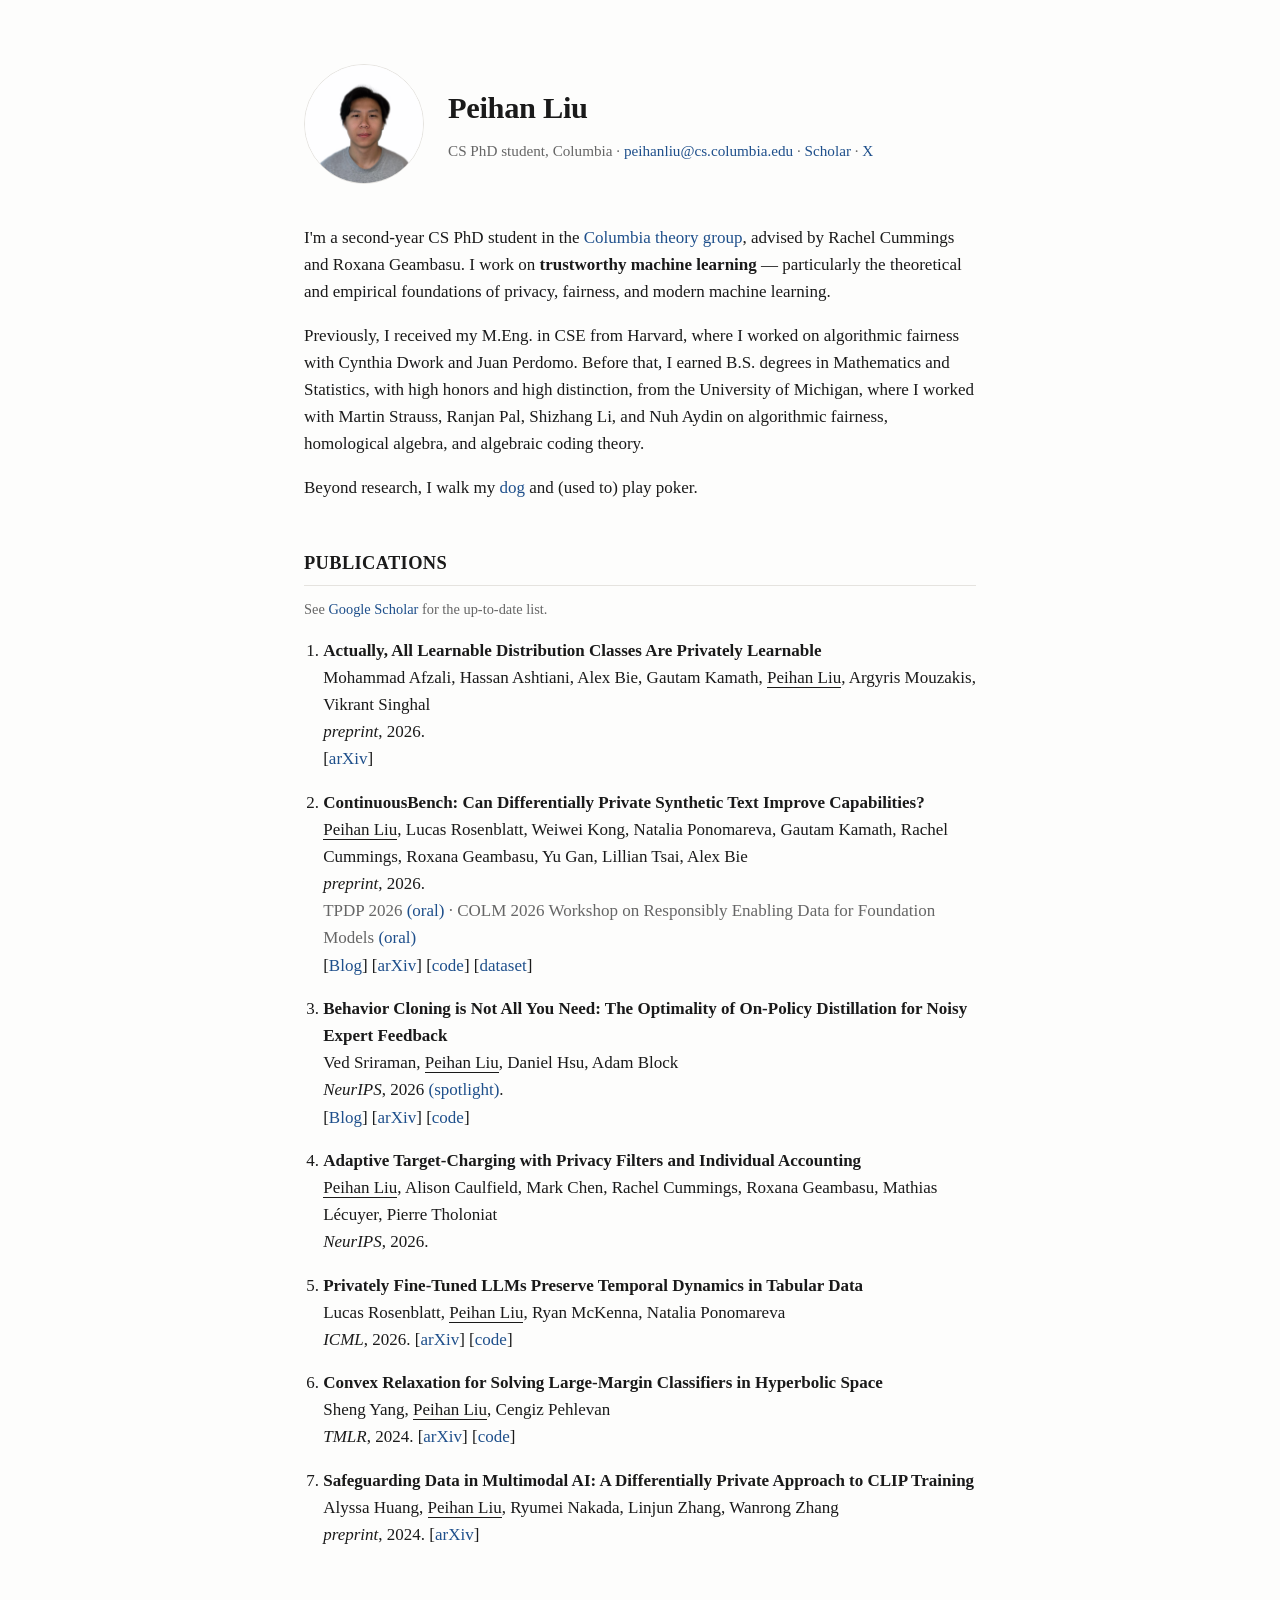
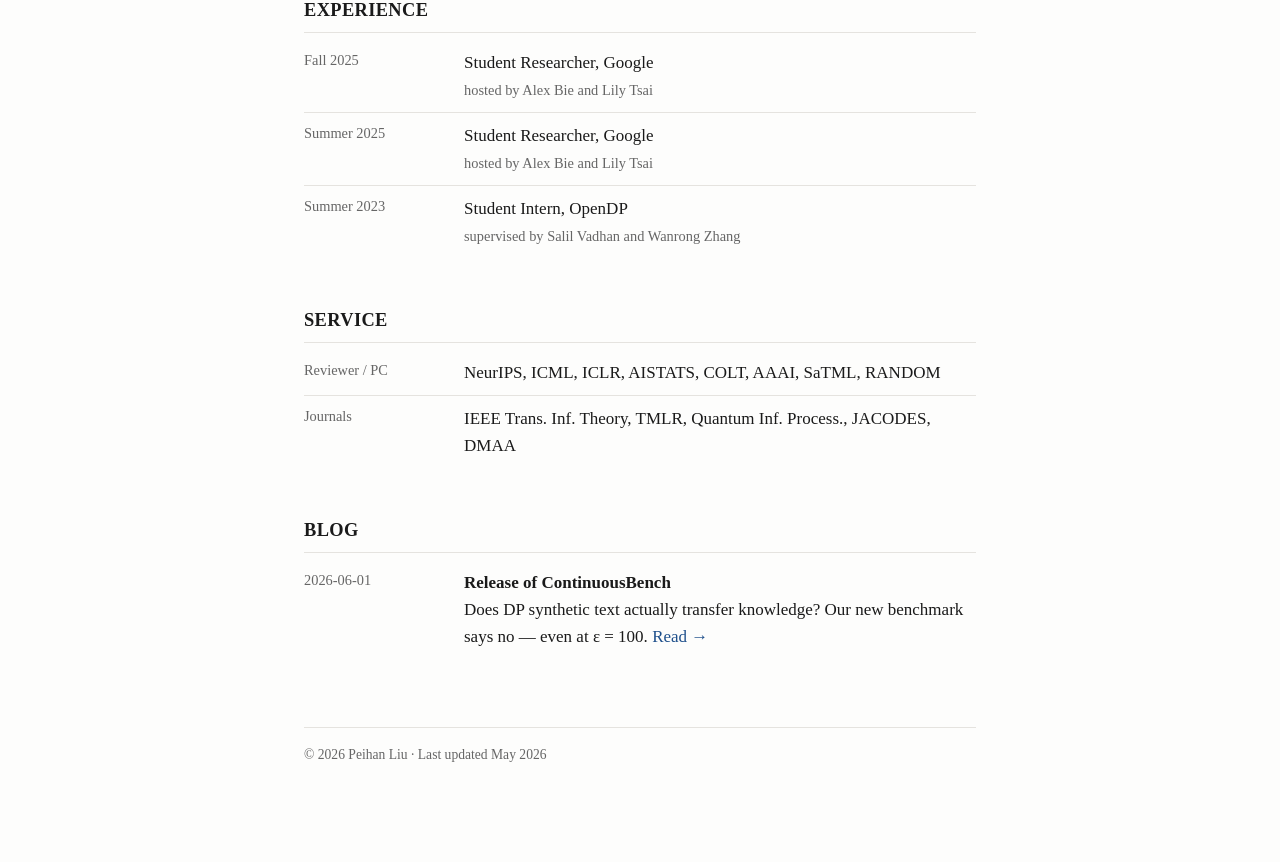
==== commit 819fb645: "update" ====
--- a/index.html
+++ b/index.html
@@ -77,6 +77,13 @@
         for the up-to-date list.
       </p>
       <ol class="pubs">
+        <li>
+          <strong>Actually, All Learnable Distribution Classes Are Privately Learnable</strong><br />
+          Mohammad Afzali, Hassan Ashtiani, Alex Bie, Gautam Kamath, <u>Peihan Liu</u>, Argyris Mouzakis, Vikrant Singhal <br />
+          <em>preprint</em>, 2026.<br />
+          <!-- <span class="also">TPDP 2026 <span class="tag">(oral)</span> &middot; COLM 2026 Workshop on Responsibly Enabling Data for Foundation Models <span class="tag">(oral)</span></span><br /> -->
+          [<a href="https://arxiv.org/pdf/2610.28878">arXiv</a>]
+        </li>
         <!-- <li>
           <strong>A Natively Differentially Private Foundation Model from Noisy Chebyshev Moments</strong><br />
           Lucas Rosenblatt, <u>Peihan Liu</u> <br />
